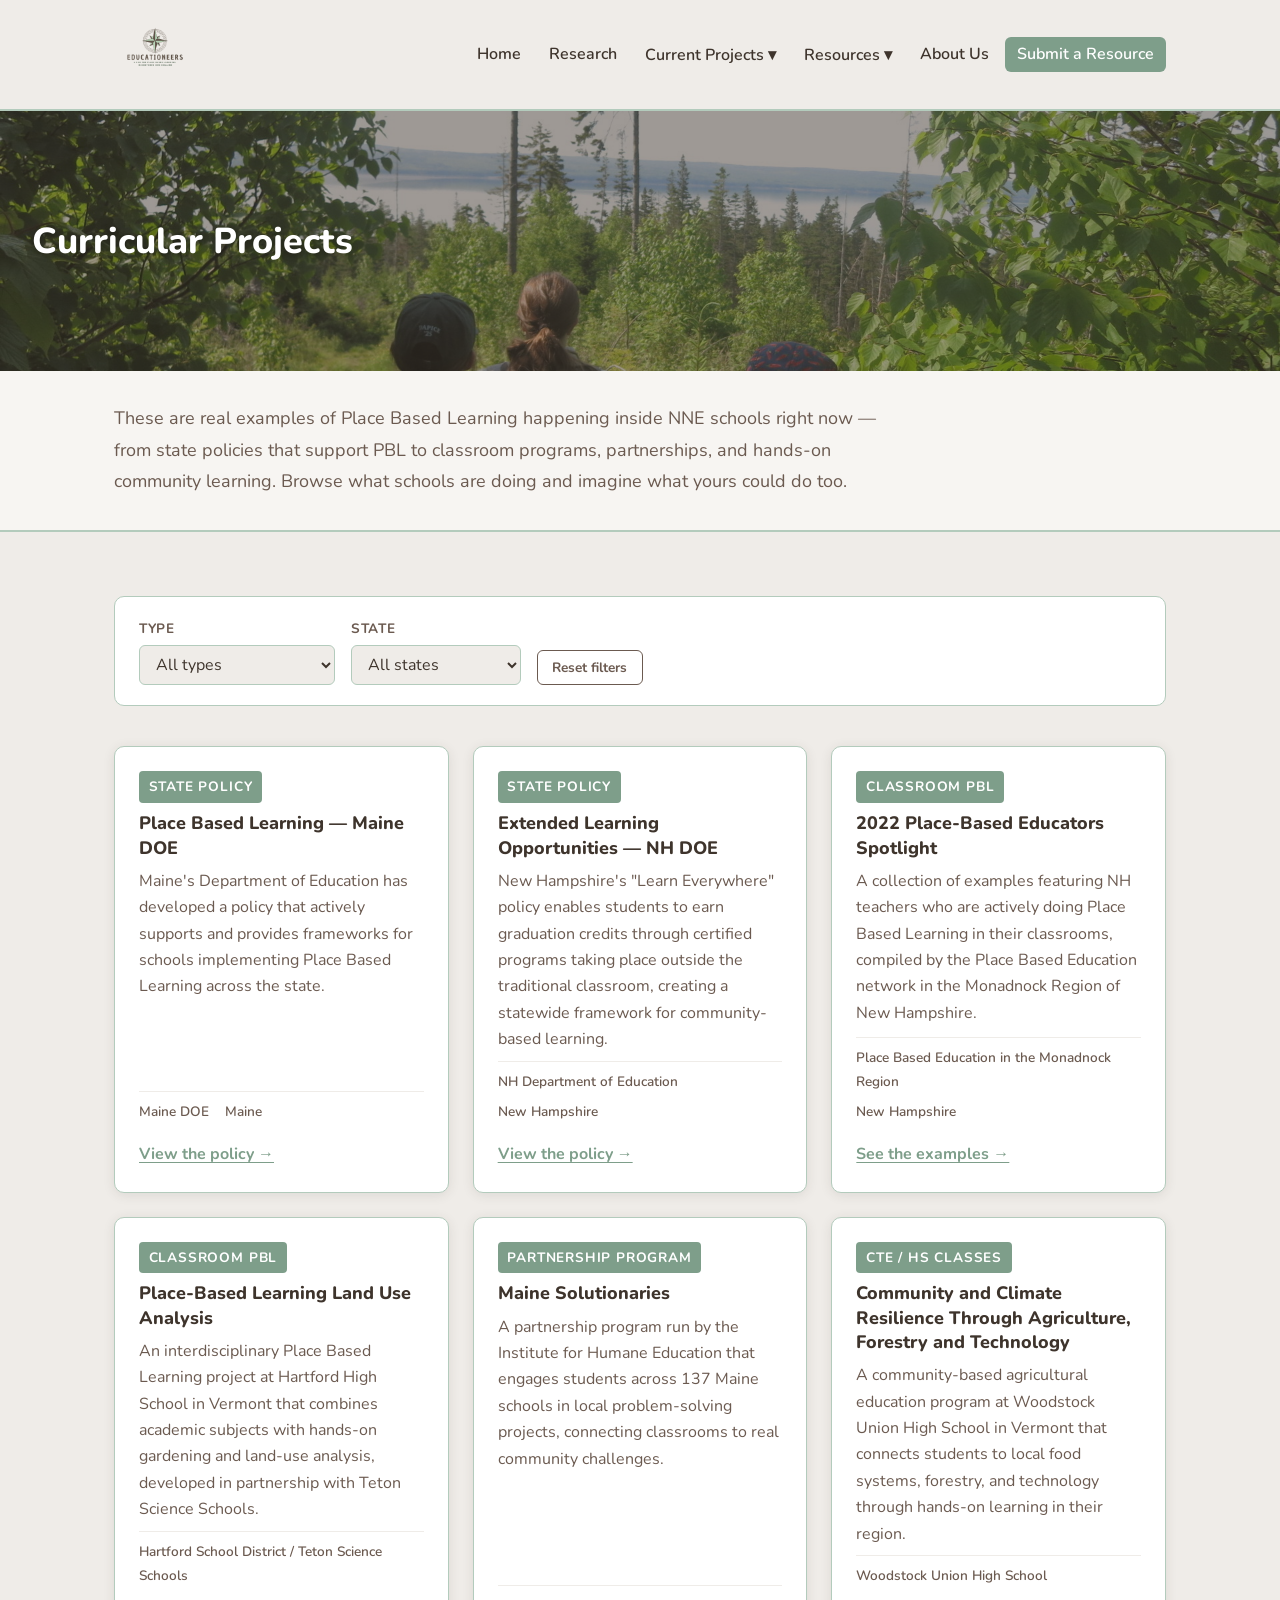
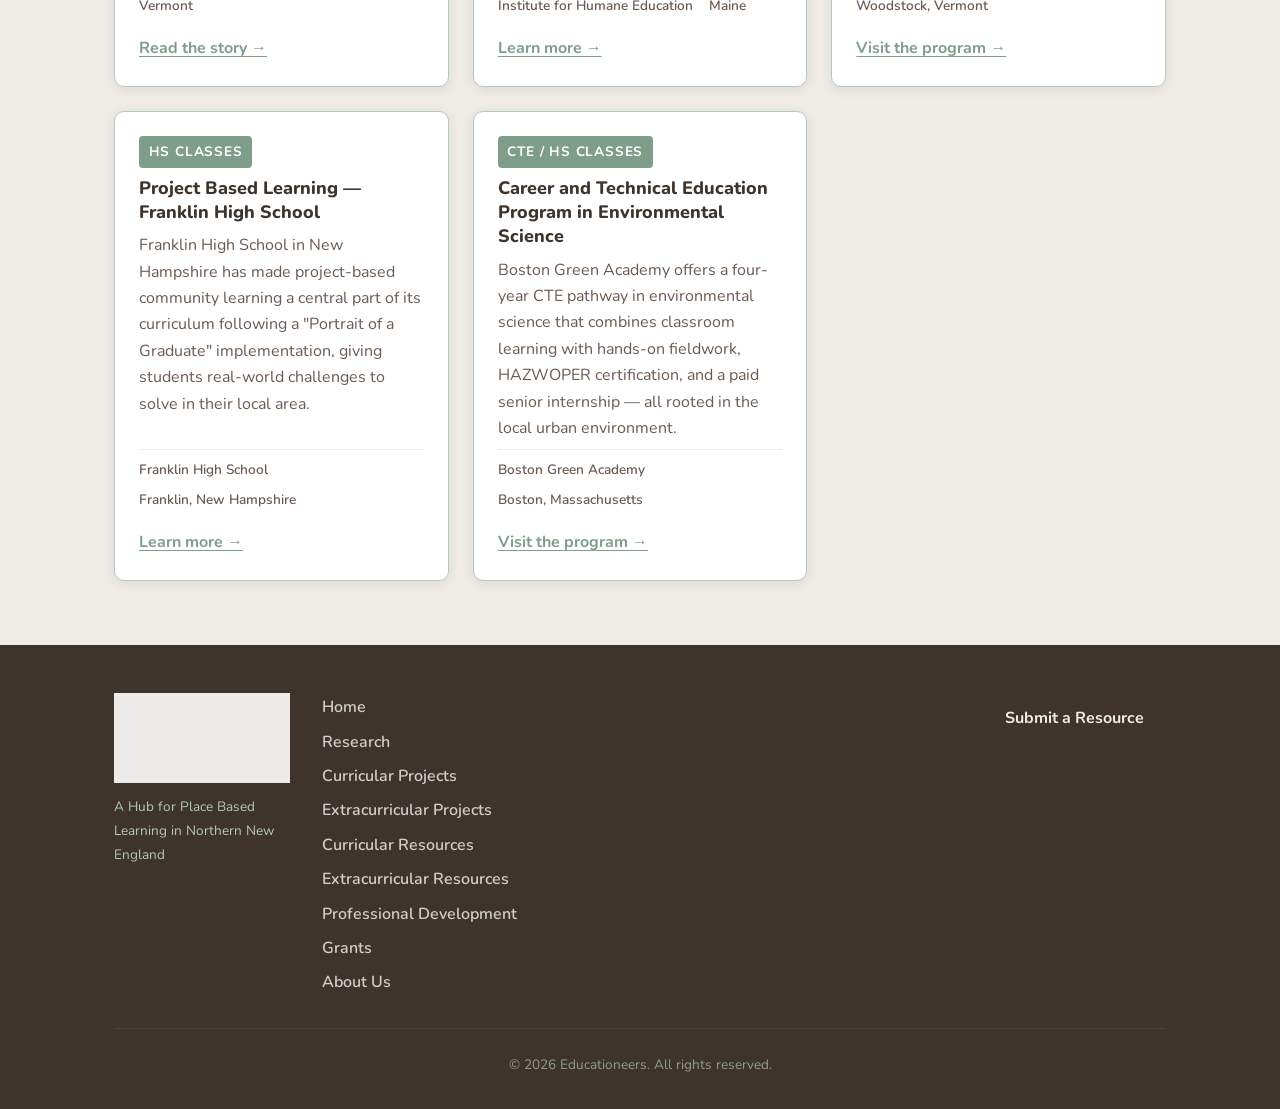
==== curricular-projects.html @ 4ce05ac5 "Launch Educationeers website Complete static site with 10 pages, all content from planning, CSS desi" ====
<!DOCTYPE html>
<html lang="en">
<head>
  <meta charset="UTF-8">
  <meta name="viewport" content="width=device-width, initial-scale=1.0">
  <title>Curricular Projects — Educationeers</title>
  <meta name="description" content="Real examples of Place Based Learning happening inside NNE schools — classes, programs, partnerships, and more.">
  <link rel="stylesheet" href="css/styles.css">
</head>
<body>

  <nav class="site-nav">
    <div class="container nav-inner">
      <a href="index.html" class="nav-logo"><img src="images/logo.png" alt="Educationeers logo"></a>
      <ul class="nav-links" role="list">
        <li><a href="index.html">Home</a></li>
        <li><a href="research.html">Research</a></li>
        <li class="nav-dropdown">
          <button aria-haspopup="true">Current Projects ▾</button>
          <ul class="dropdown-menu" role="list">
            <li><a href="curricular-projects.html">Curricular Projects</a></li>
            <li><a href="extracurricular-projects.html">Extracurricular Projects</a></li>
          </ul>
        </li>
        <li class="nav-dropdown">
          <button aria-haspopup="true">Resources ▾</button>
          <ul class="dropdown-menu" role="list">
            <li><a href="curricular-resources.html">Curricular Resources</a></li>
            <li><a href="extracurricular-resources.html">Extracurricular Resources</a></li>
            <li><a href="professional-development.html">Professional Development</a></li>
            <li><a href="grants.html">Grants</a></li>
          </ul>
        </li>
        <li><a href="about.html">About Us</a></li>
        <li><a href="https://docs.google.com/forms/d/e/1FAIpQLSfaMUXRs_eb4eyFwrPAUzE-ExH7sqrETsNeq6ZsvdpuLi2Y7g/viewform" target="_blank" class="nav-submit">Submit a Resource</a></li>
      </ul>
      <button class="nav-hamburger" aria-label="Open menu"><span></span><span></span><span></span></button>
    </div>
    <div class="container"><nav class="mobile-nav">
      <a href="index.html">Home</a><a href="research.html">Research</a>
      <a href="curricular-projects.html">Curricular Projects</a><a href="extracurricular-projects.html">Extracurricular Projects</a>
      <a href="curricular-resources.html">Curricular Resources</a><a href="extracurricular-resources.html">Extracurricular Resources</a>
      <a href="professional-development.html">Professional Development</a><a href="grants.html">Grants</a>
      <a href="about.html">About Us</a><a href="https://docs.google.com/forms/d/e/1FAIpQLSfaMUXRs_eb4eyFwrPAUzE-ExH7sqrETsNeq6ZsvdpuLi2Y7g/viewform" target="_blank">Submit a Resource</a>
    </nav></div>
  </nav>

  <div class="page-hero">
    <img src="images/header-forest-lake.jpg" alt="Students on a forest trail in Northern New England" class="page-hero-img">
    <div class="page-hero-overlay"><h1 class="page-hero-title">Curricular Projects</h1></div>
  </div>

  <div class="page-intro">
    <div class="container">
      <p>These are real examples of Place Based Learning happening inside NNE schools right now — from state policies that support PBL to classroom programs, partnerships, and hands-on community learning. Browse what schools are doing and imagine what yours could do too.</p>
    </div>
  </div>

  <section class="section">
    <div class="container">

      <div class="filters">
        <div class="filter-group">
          <label for="filter-type">Type</label>
          <select id="filter-type" data-filter="type">
            <option value="">All types</option>
            <option value="state policy">State Policy</option>
            <option value="classroom pbl">Classroom PBL</option>
            <option value="partnership">Partnership Program</option>
            <option value="cte">CTE / HS Classes</option>
          </select>
        </div>
        <div class="filter-group">
          <label for="filter-location">State</label>
          <select id="filter-location" data-filter="location">
            <option value="">All states</option>
            <option value="me">Maine</option>
            <option value="nh">New Hampshire</option>
            <option value="vt">Vermont</option>
            <option value="ma">Massachusetts</option>
          </select>
        </div>
        <button class="filter-reset">Reset filters</button>
      </div>

      <div class="no-results">No projects match your filters. Try resetting.</div>

      <div class="cards-grid">

        <article class="card" data-filters='{"type":"state policy","location":"me"}'>
          <span class="card-tag">State Policy</span>
          <h2 class="card-title">Place Based Learning — Maine DOE</h2>
          <p class="card-summary">Maine's Department of Education has developed a policy that actively supports and provides frameworks for schools implementing Place Based Learning across the state.</p>
          <div class="card-meta"><span>Maine DOE</span><span>Maine</span></div>
          <a href="https://www.maine.gov/doe/learning/II/Place" target="_blank" class="card-link">View the policy →</a>
        </article>

        <article class="card" data-filters='{"type":"state policy","location":"nh"}'>
          <span class="card-tag">State Policy</span>
          <h2 class="card-title">Extended Learning Opportunities — NH DOE</h2>
          <p class="card-summary">New Hampshire's "Learn Everywhere" policy enables students to earn graduation credits through certified programs taking place outside the traditional classroom, creating a statewide framework for community-based learning.</p>
          <div class="card-meta"><span>NH Department of Education</span><span>New Hampshire</span></div>
          <a href="https://www.education.nh.gov/who-we-are/division-of-education-and-analytic-resources/bureau-educational-opportunities/learn-everywhere" target="_blank" class="card-link">View the policy →</a>
        </article>

        <article class="card" data-filters='{"type":"classroom pbl","location":"nh"}'>
          <span class="card-tag">Classroom PBL</span>
          <h2 class="card-title">2022 Place-Based Educators Spotlight</h2>
          <p class="card-summary">A collection of examples featuring NH teachers who are actively doing Place Based Learning in their classrooms, compiled by the Place Based Education network in the Monadnock Region of New Hampshire.</p>
          <div class="card-meta"><span>Place Based Education in the Monadnock Region</span><span>New Hampshire</span></div>
          <a href="https://monadnockpbe.weebly.com/examples-of-place-based-education.html" target="_blank" class="card-link">See the examples →</a>
        </article>

        <article class="card" data-filters='{"type":"classroom pbl","location":"vt"}'>
          <span class="card-tag">Classroom PBL</span>
          <h2 class="card-title">Place-Based Learning Land Use Analysis</h2>
          <p class="card-summary">An interdisciplinary Place Based Learning project at Hartford High School in Vermont that combines academic subjects with hands-on gardening and land-use analysis, developed in partnership with Teton Science Schools.</p>
          <div class="card-meta"><span>Hartford School District / Teton Science Schools</span><span>Vermont</span></div>
          <a href="https://ruralschoolscollaborative.org/stories/place-based-learning-land-use-analysis" target="_blank" class="card-link">Read the story →</a>
        </article>

        <article class="card" data-filters='{"type":"partnership","location":"me"}'>
          <span class="card-tag">Partnership Program</span>
          <h2 class="card-title">Maine Solutionaries</h2>
          <p class="card-summary">A partnership program run by the Institute for Humane Education that engages students across 137 Maine schools in local problem-solving projects, connecting classrooms to real community challenges.</p>
          <div class="card-meta"><span>Institute for Humane Education</span><span>Maine</span></div>
          <a href="https://www.canva.com/design/DAGr1BZaxSo/6DaL9Ypd-glYSO-03NDO0g/view?utm_content=DAGr1BZaxSo&utm_campaign=designshare&utm_medium=link2&utm_source=uniquelinks&utlId=haad8328ed4#1" target="_blank" class="card-link">Learn more →</a>
        </article>

        <article class="card" data-filters='{"type":"cte","location":"vt"}'>
          <span class="card-tag">CTE / HS Classes</span>
          <h2 class="card-title">Community and Climate Resilience Through Agriculture, Forestry and Technology</h2>
          <p class="card-summary">A community-based agricultural education program at Woodstock Union High School in Vermont that connects students to local food systems, forestry, and technology through hands-on learning in their region.</p>
          <div class="card-meta"><span>Woodstock Union High School</span><span>Woodstock, Vermont</span></div>
          <a href="https://23sheere04.edublogs.org/" target="_blank" class="card-link">Visit the program →</a>
        </article>

        <article class="card" data-filters='{"type":"cte","location":"nh"}'>
          <span class="card-tag">HS Classes</span>
          <h2 class="card-title">Project Based Learning — Franklin High School</h2>
          <p class="card-summary">Franklin High School in New Hampshire has made project-based community learning a central part of its curriculum following a "Portrait of a Graduate" implementation, giving students real-world challenges to solve in their local area.</p>
          <div class="card-meta"><span>Franklin High School</span><span>Franklin, New Hampshire</span></div>
          <a href="https://www.sau18.nh.gov/o/fhs/documents/accelerated-learning/project-based-learning/16315242" target="_blank" class="card-link">Learn more →</a>
        </article>

        <article class="card" data-filters='{"type":"cte","location":"ma"}'>
          <span class="card-tag">CTE / HS Classes</span>
          <h2 class="card-title">Career and Technical Education Program in Environmental Science</h2>
          <p class="card-summary">Boston Green Academy offers a four-year CTE pathway in environmental science that combines classroom learning with hands-on fieldwork, HAZWOPER certification, and a paid senior internship — all rooted in the local urban environment.</p>
          <div class="card-meta"><span>Boston Green Academy</span><span>Boston, Massachusetts</span></div>
          <a href="https://www.bostongreenacademy.org/enviroscience-pathway" target="_blank" class="card-link">Visit the program →</a>
        </article>

      </div>
    </div>
  </section>

  <footer class="site-footer">
    <div class="container">
      <div class="footer-inner">
        <div class="footer-brand"><img src="images/logo.png" alt="Educationeers"><p>A Hub for Place Based Learning in Northern New England</p></div>
        <nav class="footer-nav">
          <a href="index.html">Home</a><a href="research.html">Research</a>
          <a href="curricular-projects.html">Curricular Projects</a><a href="extracurricular-projects.html">Extracurricular Projects</a>
          <a href="curricular-resources.html">Curricular Resources</a><a href="extracurricular-resources.html">Extracurricular Resources</a>
          <a href="professional-development.html">Professional Development</a><a href="grants.html">Grants</a>
          <a href="about.html">About Us</a>
        </nav>
        <div class="footer-right"><a href="https://docs.google.com/forms/d/e/1FAIpQLSfaMUXRs_eb4eyFwrPAUzE-ExH7sqrETsNeq6ZsvdpuLi2Y7g/viewform" target="_blank" class="btn">Submit a Resource</a></div>
      </div>
      <p class="footer-copy">© 2026 Educationeers. All rights reserved.</p>
    </div>
  </footer>
  <script src="js/filters.js"></script>
</body>
</html>
---- css/styles.css ----
@import url('https://fonts.googleapis.com/css2?family=Nunito:wght@400;500;600;700;800&display=swap');

/* ─── Variables ─────────────────────────────────────────────────── */
:root {
  --cream:       #EFECE8;
  --cream-light: #F7F5F2;
  --brown:       #3E342C;
  --brown-mid:   #6B5A50;
  --sage:        #7E9E8A;
  --sage-light:  #B3CBBC;
  --white:       #FFFFFF;

  --font: 'Nunito', sans-serif;

  --text-xs:  0.85rem;
  --text-sm:  1rem;
  --text-md:  1.125rem;
  --text-lg:  1.35rem;
  --text-xl:  1.75rem;
  --text-2xl: 2.25rem;
  --text-3xl: 3rem;

  --radius: 10px;
  --shadow: 0 2px 12px rgba(62, 52, 44, 0.10);
  --shadow-hover: 0 6px 20px rgba(62, 52, 44, 0.18);

  --max-width: 1100px;
  --gap: 2rem;
}

/* ─── Reset ─────────────────────────────────────────────────────── */
*, *::before, *::after { box-sizing: border-box; margin: 0; padding: 0; }
html { scroll-behavior: smooth; }
body {
  font-family: var(--font);
  background-color: var(--cream);
  color: var(--brown);
  font-size: var(--text-md);
  line-height: 1.75;
}
img { max-width: 100%; display: block; }
a { color: var(--brown); text-decoration: none; }
a:hover { color: var(--sage); }
ul { list-style: none; }

/* ─── Utility ───────────────────────────────────────────────────── */
.container {
  max-width: var(--max-width);
  margin: 0 auto;
  padding: 0 1.5rem;
}
.section { padding: 4rem 0; }
.section-title {
  font-size: var(--text-2xl);
  font-weight: 800;
  margin-bottom: 0.5rem;
}
.section-subtitle {
  font-size: var(--text-md);
  color: var(--brown-mid);
  margin-bottom: 2.5rem;
  max-width: 60ch;
}

/* ─── Buttons ───────────────────────────────────────────────────── */
.btn {
  display: inline-block;
  background-color: var(--brown);
  color: var(--cream);
  padding: 0.65rem 1.4rem;
  border-radius: var(--radius);
  font-family: var(--font);
  font-size: var(--text-sm);
  font-weight: 700;
  border: none;
  cursor: pointer;
  transition: background 0.2s, transform 0.15s;
  text-decoration: none;
}
.btn:hover { background-color: var(--sage); color: var(--white); transform: translateY(-1px); }
.btn-outline {
  background: transparent;
  border: 2px solid var(--brown);
  color: var(--brown);
}
.btn-outline:hover { background: var(--brown); color: var(--cream); }

/* ─── Navigation ────────────────────────────────────────────────── */
.site-nav {
  background-color: var(--cream);
  border-bottom: 2px solid var(--sage-light);
  padding: 0.75rem 0;
}
.nav-inner {
  display: flex;
  align-items: center;
  justify-content: space-between;
  gap: 1rem;
}
.nav-logo img {
  height: 85px;
  width: auto;
}
.nav-links {
  display: flex;
  align-items: center;
  gap: 0.25rem;
  flex-wrap: wrap;
}
.nav-links a,
.nav-links button {
  font-family: var(--font);
  font-size: var(--text-sm);
  font-weight: 600;
  color: var(--brown);
  background: none;
  border: none;
  cursor: pointer;
  padding: 0.4rem 0.75rem;
  border-radius: 6px;
  transition: background 0.15s, color 0.15s;
  white-space: nowrap;
}
.nav-links a:hover,
.nav-links button:hover {
  background: var(--sage-light);
  color: var(--brown);
}
.nav-links a.active { color: var(--sage); }
.nav-submit {
  background-color: var(--sage) !important;
  color: var(--white) !important;
  border-radius: 6px;
}
.nav-submit:hover { background-color: var(--brown) !important; }

/* Dropdown */
.nav-dropdown { position: relative; }
.dropdown-menu {
  display: none;
  position: absolute;
  top: calc(100% + 0.5rem);
  left: 0;
  background: var(--white);
  border: 1.5px solid var(--sage-light);
  border-radius: var(--radius);
  box-shadow: var(--shadow);
  min-width: 220px;
  z-index: 100;
  padding: 0.5rem 0;
}
.dropdown-menu a {
  display: block;
  padding: 0.55rem 1.25rem;
  font-size: var(--text-sm);
  font-weight: 600;
  color: var(--brown);
}
.dropdown-menu a:hover { background: var(--cream); }
.nav-dropdown:hover .dropdown-menu,
.nav-dropdown:focus-within .dropdown-menu { display: block; }

/* Hamburger */
.nav-hamburger {
  display: none;
  flex-direction: column;
  gap: 5px;
  background: none;
  border: none;
  cursor: pointer;
  padding: 0.25rem;
}
.nav-hamburger span {
  display: block;
  width: 26px;
  height: 3px;
  background: var(--brown);
  border-radius: 3px;
  transition: 0.3s;
}
.mobile-nav {
  display: none;
  flex-direction: column;
  gap: 0.25rem;
  padding: 1rem 1.5rem;
  background: var(--cream);
  border-top: 1px solid var(--sage-light);
}
.mobile-nav a {
  font-size: var(--text-sm);
  font-weight: 600;
  padding: 0.4rem 0;
  color: var(--brown);
  border-bottom: 1px solid var(--sage-light);
}
.mobile-nav a:last-child { border-bottom: none; }
.mobile-nav.open { display: flex; }

/* ─── Hero ──────────────────────────────────────────────────────── */
.hero {
  position: relative;
  width: 100%;
  height: 520px;
  overflow: hidden;
}
.hero-img {
  width: 100%;
  height: 100%;
  object-fit: cover;
  object-position: center;
  display: block;
}
.hero-overlay {
  position: absolute;
  inset: 0;
  background: linear-gradient(to bottom, rgba(62,52,44,0.25) 0%, rgba(62,52,44,0.55) 100%);
  display: flex;
  align-items: flex-end;
  padding: 2.5rem 2rem;
}
.hero-title {
  color: var(--white);
  font-size: var(--text-3xl);
  font-weight: 800;
  line-height: 1.2;
  max-width: 750px;
  text-shadow: 0 2px 8px rgba(0,0,0,0.35);
}

/* ─── Mission ───────────────────────────────────────────────────── */
.mission {
  background: var(--cream-light);
  border-bottom: 2px solid var(--sage-light);
  padding: 3rem 0;
  text-align: center;
}
.mission p {
  font-size: var(--text-lg);
  line-height: 1.8;
  max-width: 72ch;
  margin: 0 auto;
  color: var(--brown);
}

/* ─── Home Cards ────────────────────────────────────────────────── */
.home-cards { background: var(--cream); }
.home-cards-grid {
  display: grid;
  grid-template-columns: repeat(3, 1fr);
  gap: var(--gap);
}
.home-card {
  background: var(--white);
  border: 2px solid var(--sage-light);
  border-radius: var(--radius);
  padding: 2rem 1.75rem;
  box-shadow: var(--shadow);
  transition: box-shadow 0.2s, transform 0.2s;
}
.home-card:hover { box-shadow: var(--shadow-hover); transform: translateY(-3px); }
.home-card h3 {
  font-size: var(--text-xl);
  font-weight: 800;
  margin-bottom: 1rem;
  color: var(--brown);
}
.home-card-links { display: flex; flex-direction: column; gap: 0.4rem; }
.home-card-links a {
  font-size: var(--text-sm);
  font-weight: 600;
  color: var(--sage);
  padding: 0.3rem 0;
  border-bottom: 1px solid var(--cream);
  transition: color 0.15s;
}
.home-card-links a:hover { color: var(--brown); }

/* ─── Submit Section ────────────────────────────────────────────── */
.submit-section {
  background: var(--brown);
  color: var(--cream);
  text-align: center;
  padding: 4rem 0;
}
.submit-section h2 { font-size: var(--text-2xl); font-weight: 800; margin-bottom: 1rem; color: var(--cream); }
.submit-section p { font-size: var(--text-md); margin-bottom: 2rem; color: var(--sage-light); max-width: 55ch; margin-left: auto; margin-right: auto; }
.submit-section .btn { background: var(--sage); color: var(--white); }
.submit-section .btn:hover { background: var(--cream); color: var(--brown); }

/* ─── Page Hero (inner pages) ───────────────────────────────────── */
.page-hero {
  position: relative;
  width: 100%;
  height: 260px;
  overflow: hidden;
}
.page-hero-img {
  width: 100%;
  height: 100%;
  object-fit: cover;
  object-position: center 40%;
}
.page-hero-overlay {
  position: absolute;
  inset: 0;
  background: rgba(62,52,44,0.50);
  display: flex;
  align-items: center;
  padding: 0 2rem;
}
.page-hero-title {
  color: var(--white);
  font-size: var(--text-2xl);
  font-weight: 800;
  text-shadow: 0 2px 6px rgba(0,0,0,0.3);
}
.page-intro {
  background: var(--cream-light);
  border-bottom: 2px solid var(--sage-light);
  padding: 2rem 0;
}
.page-intro p {
  font-size: var(--text-md);
  max-width: 72ch;
  color: var(--brown-mid);
}

/* ─── Filters ───────────────────────────────────────────────────── */
.filters {
  display: flex;
  flex-wrap: wrap;
  gap: 1rem;
  align-items: flex-end;
  margin-bottom: 2.5rem;
  padding: 1.25rem 1.5rem;
  background: var(--white);
  border: 1.5px solid var(--sage-light);
  border-radius: var(--radius);
}
.filter-group { display: flex; flex-direction: column; gap: 0.3rem; }
.filter-group label {
  font-size: var(--text-xs);
  font-weight: 700;
  text-transform: uppercase;
  letter-spacing: 0.05em;
  color: var(--brown-mid);
}
.filter-group select {
  font-family: var(--font);
  font-size: var(--text-sm);
  color: var(--brown);
  background: var(--cream);
  border: 1.5px solid var(--sage-light);
  border-radius: 6px;
  padding: 0.45rem 0.75rem;
  cursor: pointer;
  min-width: 170px;
}
.filter-group select:focus { outline: none; border-color: var(--sage); }
.filter-reset {
  background: none;
  border: 1.5px solid var(--brown-mid);
  color: var(--brown-mid);
  font-family: var(--font);
  font-size: var(--text-xs);
  font-weight: 700;
  padding: 0.45rem 0.9rem;
  border-radius: 6px;
  cursor: pointer;
  align-self: flex-end;
  transition: background 0.15s, color 0.15s;
}
.filter-reset:hover { background: var(--brown); color: var(--cream); border-color: var(--brown); }
.no-results {
  display: none;
  text-align: center;
  padding: 3rem;
  color: var(--brown-mid);
  font-size: var(--text-lg);
}

/* ─── Cards Grid ────────────────────────────────────────────────── */
.cards-grid {
  display: grid;
  grid-template-columns: repeat(auto-fill, minmax(300px, 1fr));
  gap: 1.5rem;
}
.card {
  background: var(--white);
  border: 1.5px solid var(--sage-light);
  border-radius: var(--radius);
  padding: 1.5rem;
  box-shadow: var(--shadow);
  display: flex;
  flex-direction: column;
  gap: 0.5rem;
  transition: box-shadow 0.2s, transform 0.2s;
}
.card:hover { box-shadow: var(--shadow-hover); transform: translateY(-2px); }
.card-tag {
  display: inline-block;
  font-size: var(--text-xs);
  font-weight: 700;
  text-transform: uppercase;
  letter-spacing: 0.06em;
  color: var(--white);
  background: var(--sage);
  padding: 0.25rem 0.6rem;
  border-radius: 4px;
  align-self: flex-start;
}
.card-title {
  font-size: var(--text-md);
  font-weight: 800;
  line-height: 1.35;
  color: var(--brown);
}
.card-summary {
  font-size: var(--text-sm);
  color: var(--brown-mid);
  line-height: 1.65;
  flex: 1;
}
.card-meta {
  display: flex;
  flex-wrap: wrap;
  gap: 0.4rem 1rem;
  font-size: var(--text-xs);
  color: var(--brown-mid);
  font-weight: 600;
  padding-top: 0.5rem;
  border-top: 1px solid var(--cream);
}
.card-link {
  display: inline-block;
  margin-top: 0.5rem;
  font-size: var(--text-sm);
  font-weight: 700;
  color: var(--sage);
  text-decoration: underline;
  text-underline-offset: 3px;
}
.card-link:hover { color: var(--brown); }
.card-amount {
  font-size: var(--text-sm);
  font-weight: 700;
  color: var(--brown);
  background: var(--cream);
  padding: 0.2rem 0.6rem;
  border-radius: 4px;
  align-self: flex-start;
}
.card[hidden] { display: none; }

/* ─── About Page ────────────────────────────────────────────────── */
.about-content {
  max-width: 680px;
  font-size: var(--text-md);
  line-height: 1.85;
}
.about-content p { margin-bottom: 1.5rem; }
.about-content a { color: var(--sage); font-weight: 700; text-decoration: underline; }
.about-content a:hover { color: var(--brown); }

/* ─── 404 Page ──────────────────────────────────────────────────── */
.not-found {
  text-align: center;
  padding: 6rem 1.5rem;
}
.not-found .compass { font-size: 5rem; margin-bottom: 1.5rem; }
.not-found h1 { font-size: var(--text-3xl); font-weight: 800; margin-bottom: 1rem; }
.not-found p { font-size: var(--text-lg); color: var(--brown-mid); margin-bottom: 2rem; max-width: 45ch; margin-left: auto; margin-right: auto; }

/* ─── Footer ────────────────────────────────────────────────────── */
.site-footer {
  background: var(--brown);
  color: var(--cream-light);
  padding: 3rem 0 2rem;
}
.footer-inner {
  display: grid;
  grid-template-columns: auto 1fr auto;
  gap: 2rem;
  align-items: start;
}
.footer-brand { display: flex; flex-direction: column; gap: 0.75rem; }
.footer-brand img { height: 90px; width: auto; filter: brightness(0) invert(1); opacity: 0.9; }
.footer-brand p {
  font-size: var(--text-xs);
  color: var(--sage-light);
  max-width: 22ch;
}
.footer-nav { display: flex; flex-direction: column; gap: 0.4rem; }
.footer-nav a {
  font-size: var(--text-sm);
  font-weight: 600;
  color: var(--cream-light);
  opacity: 0.8;
  transition: opacity 0.15s;
}
.footer-nav a:hover { opacity: 1; color: var(--sage-light); }
.footer-right { text-align: right; }
.footer-right .btn { margin-bottom: 1rem; }
.footer-copy {
  font-size: var(--text-xs);
  color: var(--sage-light);
  opacity: 0.7;
  margin-top: 2rem;
  padding-top: 1.5rem;
  border-top: 1px solid rgba(255,255,255,0.1);
  text-align: center;
}

/* ─── Responsive ────────────────────────────────────────────────── */
@media (max-width: 900px) {
  .home-cards-grid { grid-template-columns: 1fr; }
  .footer-inner { grid-template-columns: 1fr 1fr; }
  .footer-right { text-align: left; }
}
@media (max-width: 700px) {
  .hero { height: 380px; }
  .hero-title { font-size: var(--text-2xl); }
  .nav-links { display: none; }
  .nav-hamburger { display: flex; }
  .cards-grid { grid-template-columns: 1fr; }
  .footer-inner { grid-template-columns: 1fr; }
  .filters { flex-direction: column; }
  .filter-group select { min-width: 100%; }
}
@media (max-width: 480px) {
  .hero-title { font-size: var(--text-xl); }
  .section-title { font-size: var(--text-xl); }
}
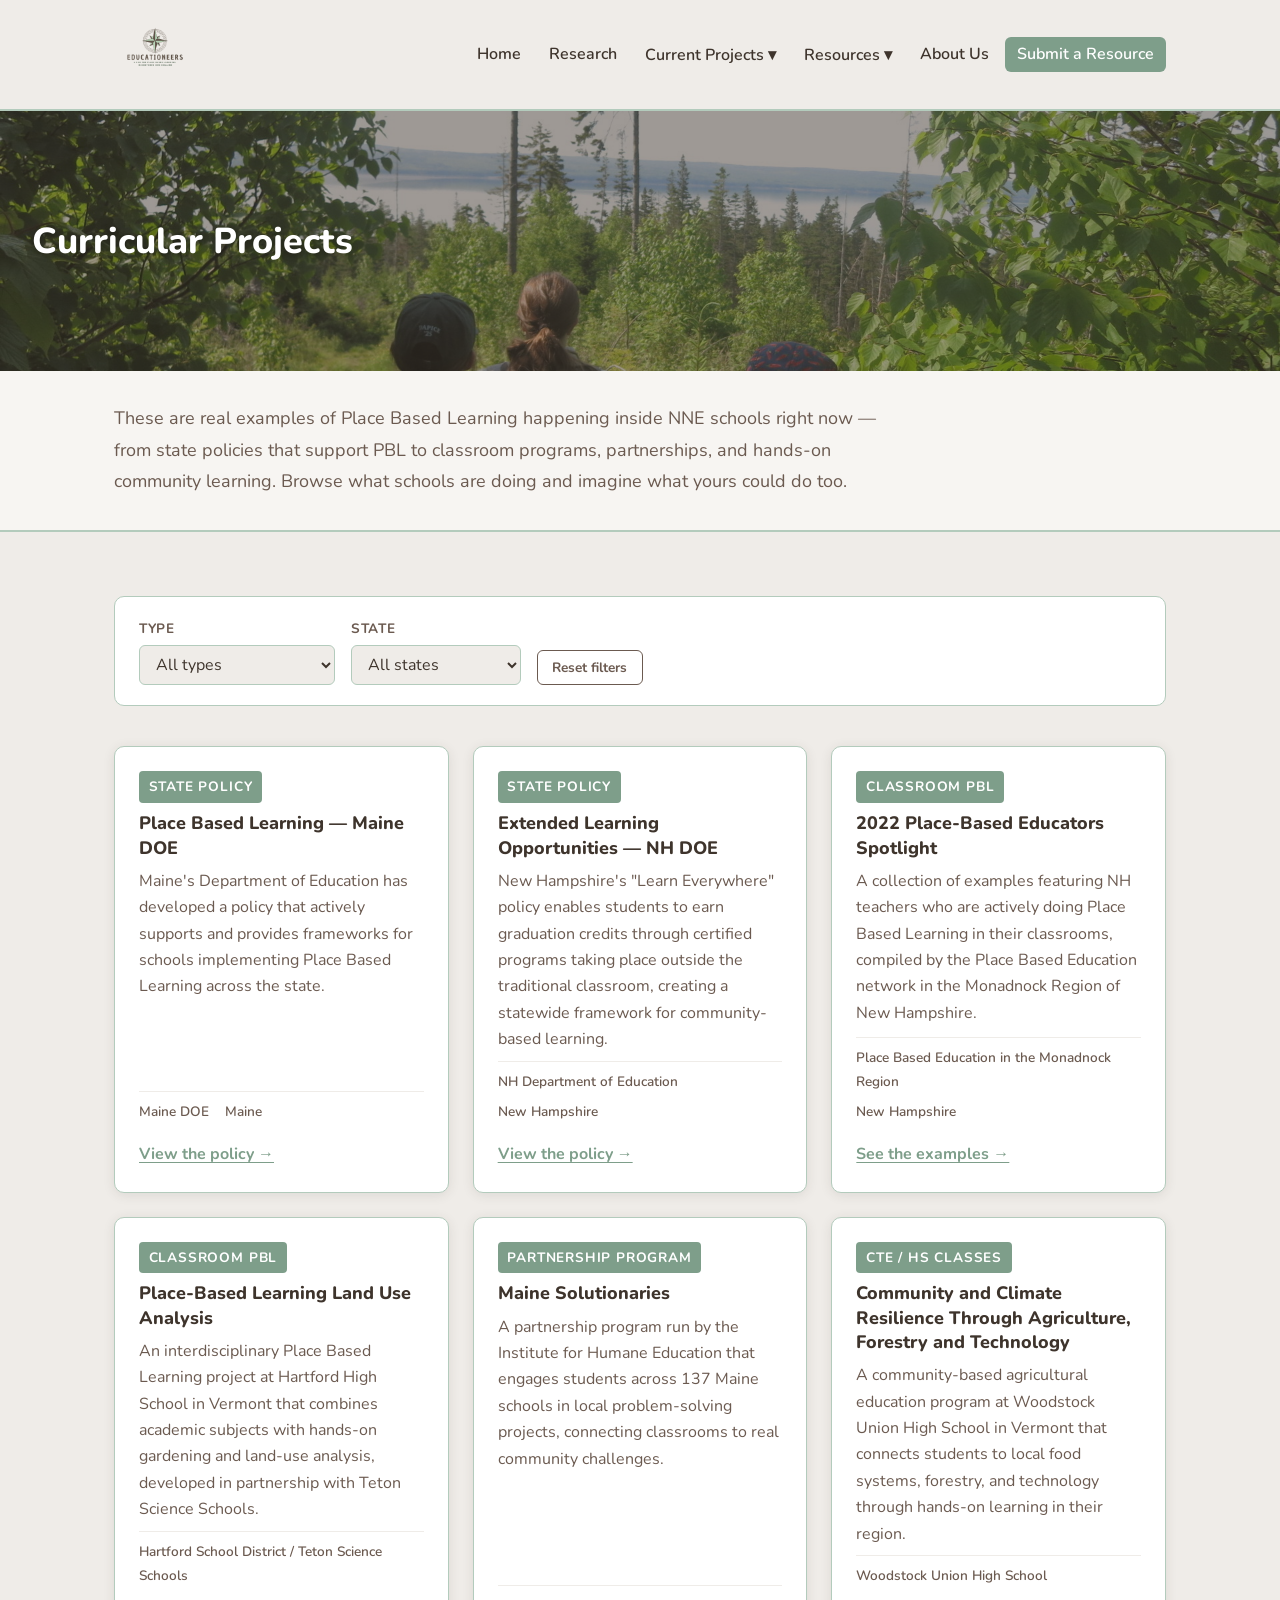
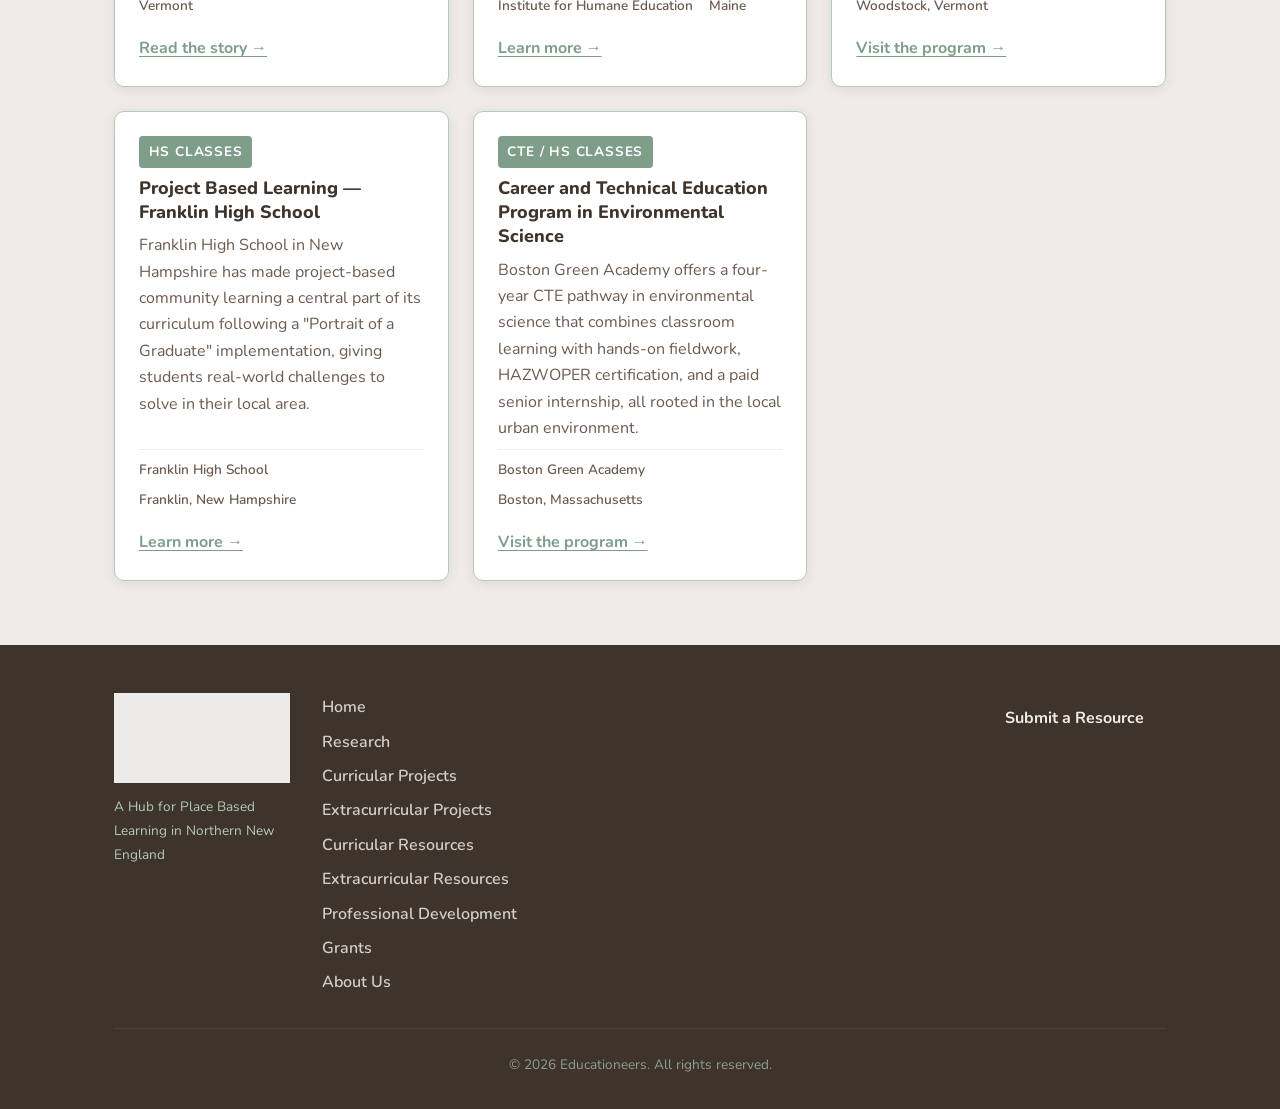
==== commit b42fa764: "update text" ====
--- a/curricular-projects.html
+++ b/curricular-projects.html
@@ -146,7 +146,7 @@
         <article class="card" data-filters='{"type":"cte","location":"ma"}'>
           <span class="card-tag">CTE / HS Classes</span>
           <h2 class="card-title">Career and Technical Education Program in Environmental Science</h2>
-          <p class="card-summary">Boston Green Academy offers a four-year CTE pathway in environmental science that combines classroom learning with hands-on fieldwork, HAZWOPER certification, and a paid senior internship — all rooted in the local urban environment.</p>
+          <p class="card-summary">Boston Green Academy offers a four-year CTE pathway in environmental science that combines classroom learning with hands-on fieldwork, HAZWOPER certification, and a paid senior internship, all rooted in the local urban environment.</p>
           <div class="card-meta"><span>Boston Green Academy</span><span>Boston, Massachusetts</span></div>
           <a href="https://www.bostongreenacademy.org/enviroscience-pathway" target="_blank" class="card-link">Visit the program →</a>
         </article>
